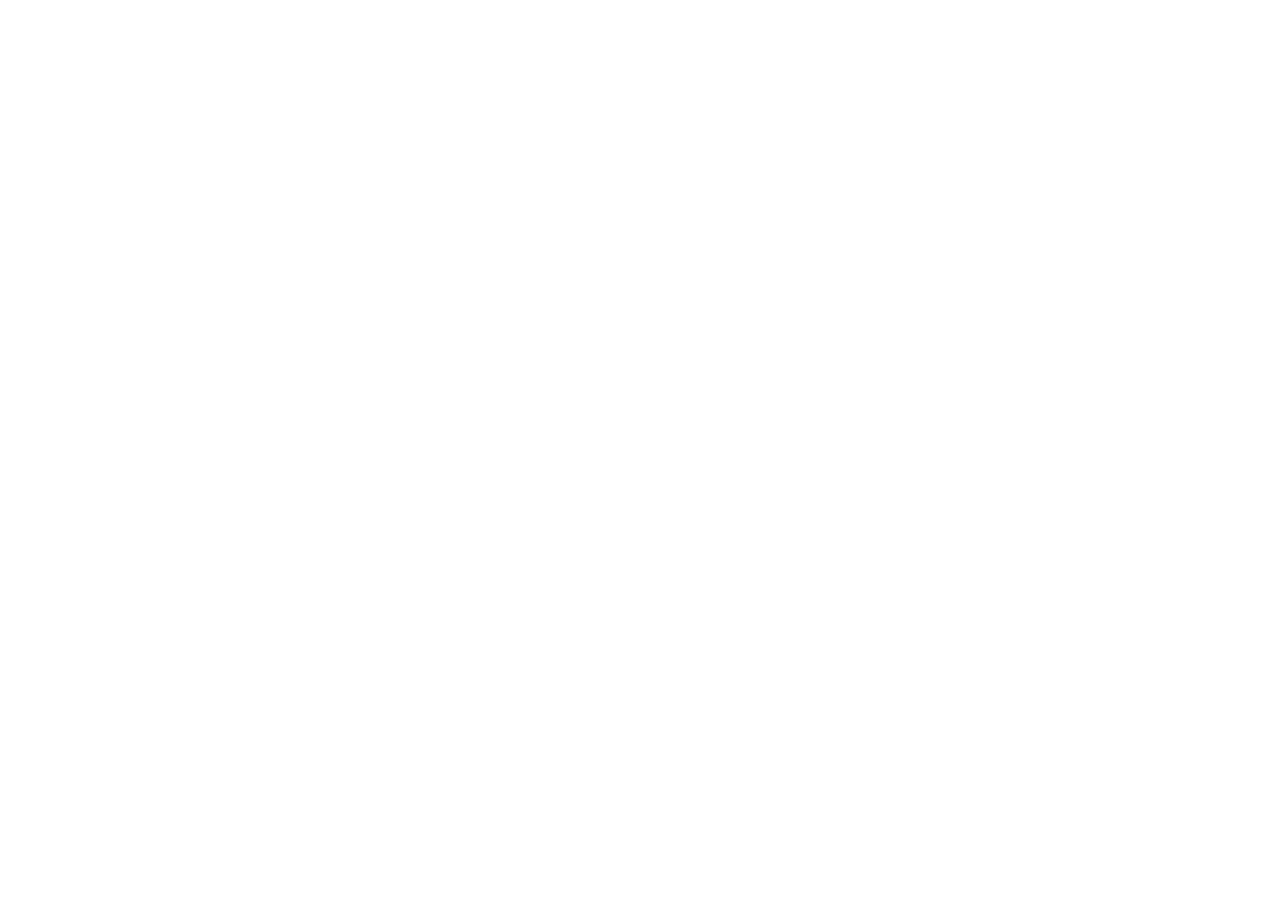
==== login.html @ 418509b4 "added function to sign up buttons" ====
<!DOCTYPE html>
<html lang="en">
<head>
    <meta charset="UTF-8">
    <meta http-equiv="X-UA-Compatible" content="IE=edge">
    <meta name="viewport" content="width=device-width, initial-scale=1.0">
    <link rel="stylesheet" href="./css/login.css">
    <title>Login</title>
</head>
<body>
    <script src="./js/login.js"></script>
</body>
</html>
---- css/login.css ----
/* !RESET */
@import url('https://fonts.googleapis.com/css2?family=Manrope:wght@500&display=swap');

* {
    margin: 0;
    padding: 0;
    box-sizing: border-box;
    text-decoration: none;
    list-style: none;
    font-family: 'Manrope', sans-serif;
}
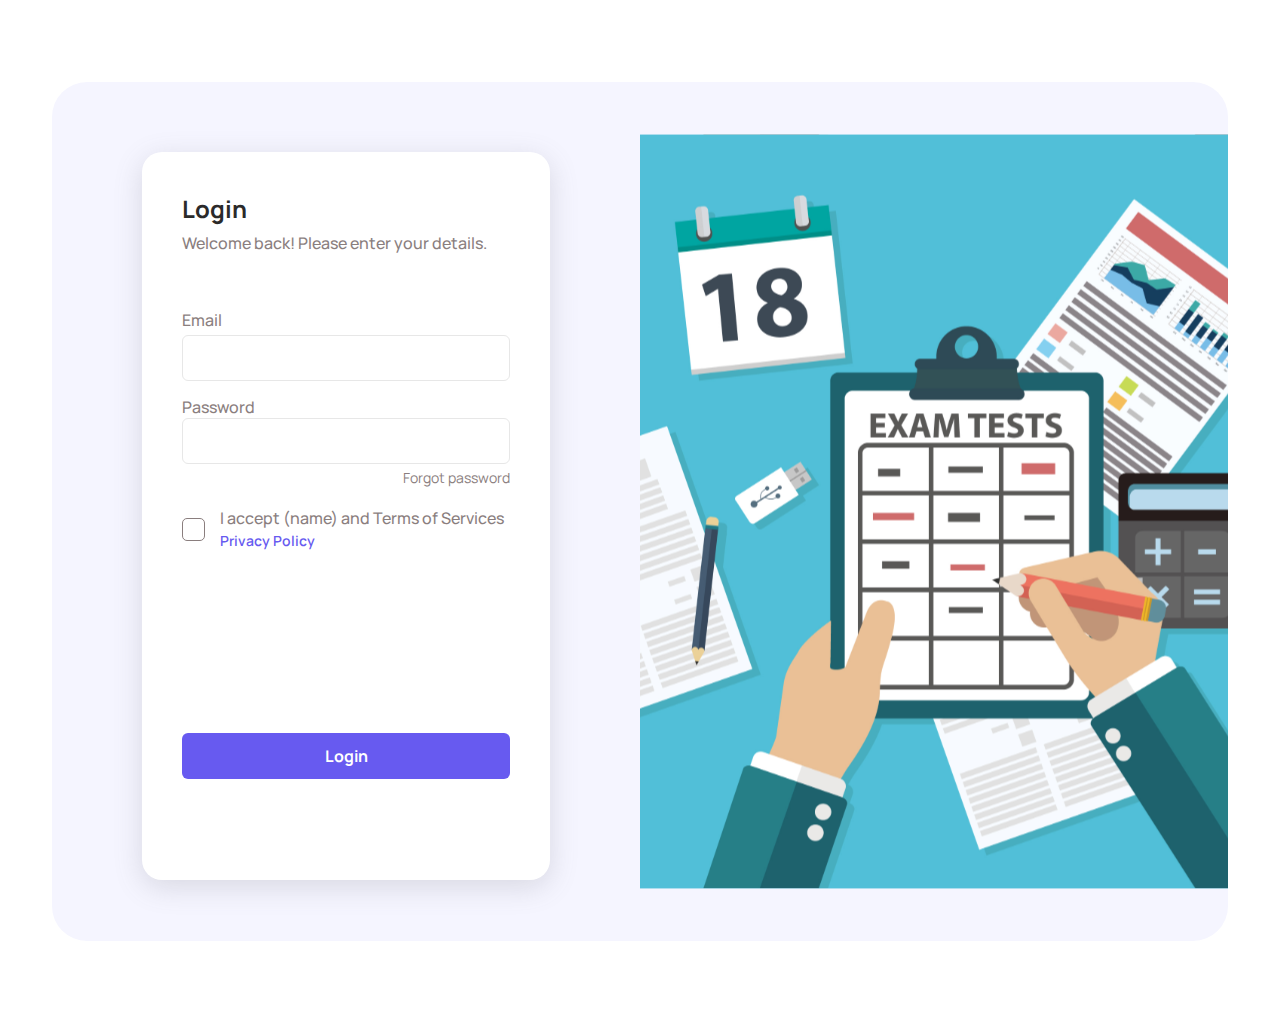
==== commit b17f93c4: "added new content in login and sign-up" ====
--- a/login.html
+++ b/login.html
@@ -1,13 +1,48 @@
 <!DOCTYPE html>
 <html lang="en">
-<head>
-    <meta charset="UTF-8">
-    <meta http-equiv="X-UA-Compatible" content="IE=edge">
-    <meta name="viewport" content="width=device-width, initial-scale=1.0">
-    <link rel="stylesheet" href="./css/login.css">
+  <head>
+    <meta charset="UTF-8" />
+    <meta http-equiv="X-UA-Compatible" content="IE=edge" />
+    <meta name="viewport" content="width=device-width, initial-scale=1.0" />
+    <link
+      rel="stylesheet"
+      href="https://cdnjs.cloudflare.com/ajax/libs/font-awesome/6.4.0/css/all.min.css"
+      integrity="sha512-iecdLmaskl7CVkqkXNQ/ZH/XLlvWZOJyj7Yy7tcenmpD1ypASozpmT/E0iPtmFIB46ZmdtAc9eNBvH0H/ZpiBw=="
+      crossorigin="anonymous"
+      referrerpolicy="no-referrer"
+    />
+    <link rel="stylesheet" href="./css/login.css" />
     <title>Login</title>
-</head>
-<body>
+  </head>
+  <body>
+    <div class="container">
+      <div>
+        <h4>Login</h4>
+        <h5>Welcome back! Please enter your details.</h5>
+        <h6>Email</h6>
+        <input type="email" id="email" />
+        <h6>Password</h6>
+        <div class="password">
+          <input type="text" id="password" />
+          <i class="fa-regular fa-eye" style="color: #8a7e7e"></i>
+        </div>
+        <div class="help">
+            <a href="#">Forgot password</a>
+        </div>
+        <font class="privacy">
+          <button class="checkbox" onclick="checked()">
+            <i class="fa-solid fa-check"></i>
+          </button>
+          <div>
+            <h4>I accept (name) and Terms of Services</h4>
+            <a href="#">Privacy Policy</a>
+          </div>
+        </font>
+        <button class="button" id="login">Login</button>
+
+      </div>
+      <img src="./svg/OM6UUZ0 1 (1).svg" />
+    </div>
     <script src="./js/login.js"></script>
-</body>
-</html>+  </body>
+</html>
--- a/css/login.css
+++ b/css/login.css
@@ -1,6 +1,5 @@
 /* !RESET */
 @import url('https://fonts.googleapis.com/css2?family=Manrope:wght@500&display=swap');
-
 * {
     margin: 0;
     padding: 0;
@@ -8,4 +7,144 @@
     text-decoration: none;
     list-style: none;
     font-family: 'Manrope', sans-serif;
-}+}
+/*!Container */
+.container{
+    margin: 82px 52px;
+    border-radius: 35px;
+    height: 859px;
+    background-color: #F5F5FF;
+    display: flex;
+    justify-content: space-between;
+}
+.container> div{
+    width: 485px;
+    height: 728px;
+    background-color: #FFFFFF;
+    border-radius: 20px;
+    box-shadow: rgba(100, 100, 111, 0.2) 0px 7px 29px 0px;
+    margin:  70px 90px;
+    padding: 40px;
+}
+.container > img{
+    border-radius:  0 35px 35px 0  ;
+    width: 50%;
+    height: 859px;
+}
+.container> div > h4{
+    font-size: 24px;
+    font-weight: 700;
+    color:#2B2A2A;
+    margin-bottom: 7px;
+}
+.container> div > h5{
+    font-size: 16px;
+    font-weight: 500;
+    color:#8A7E7E;
+    margin-bottom: 55px;
+}
+.container> div > h6{
+    font-weight: 500;
+    color: #8A7E7E;
+    font-size: 16px;
+}
+
+/* all inputs */
+.container> div  input{
+    width: 100%;
+    height: 46px;
+    border-radius: 6px;
+    border:#E7E7E7 1px solid ;
+    padding:10px;
+    font-size: 16px;
+}
+
+/* checkboxes */
+.checkbox{
+    cursor: pointer;
+    width: 23px;
+    height: 23px;
+    border: #8A7E7E solid 1px;
+    border-radius: 5px;
+    display: flex;
+    align-items:center;
+    justify-content: center;
+    background-color: white;
+    transition: 0.3s;
+}
+.checkbox:hover{
+    opacity: 0.9;
+}
+.checked{
+    background-color: cyan;
+    border: none;
+}
+.fa-check{
+    color:white;
+}
+#email{
+    margin-top: 4px;
+    margin-bottom: 15px;
+}
+/* !passwords */
+.password{
+    position: relative;
+    width: 100%;
+    height: 46px;
+    margin-bottom: 4px;
+}
+.password > i{
+    position: absolute;
+    top: 11px;
+    width: 24px;
+    height: 24px;
+    cursor: pointer;
+    right: 15px;
+    display: flex;
+    align-items: center;
+    justify-content: center;
+}
+.privacy{
+    display: flex;
+    align-items:center;
+    gap: 15px;
+    margin-bottom: 182px;
+}
+.privacy > div > h4 {
+    font-size: 16px;
+    color: #8A7E7E;
+    font-weight: 500;
+}
+.privacy>div > a{
+    color:#675AF0;
+    font-size: 14px;
+    font-weight: 600;    
+}
+.help{
+    display: flex;
+    width: 100%;
+    justify-content: end;
+    align-items:center;
+    margin-bottom: 20px;
+}
+.help > a{
+    color:#8A7E7E;
+    font-size: 14px;
+    font-weight: 400;
+}
+/*! Buttons */
+
+#login{
+    background-color: #675AF0;
+    color: #FFFFFF;
+    font-weight: 700;
+    width: 100%;
+    height:46px;
+    border-radius: 6px;
+    font-size: 16px;
+    border: none;
+    cursor: pointer;
+}
+#login:active{
+    opacity: 0.8;
+}
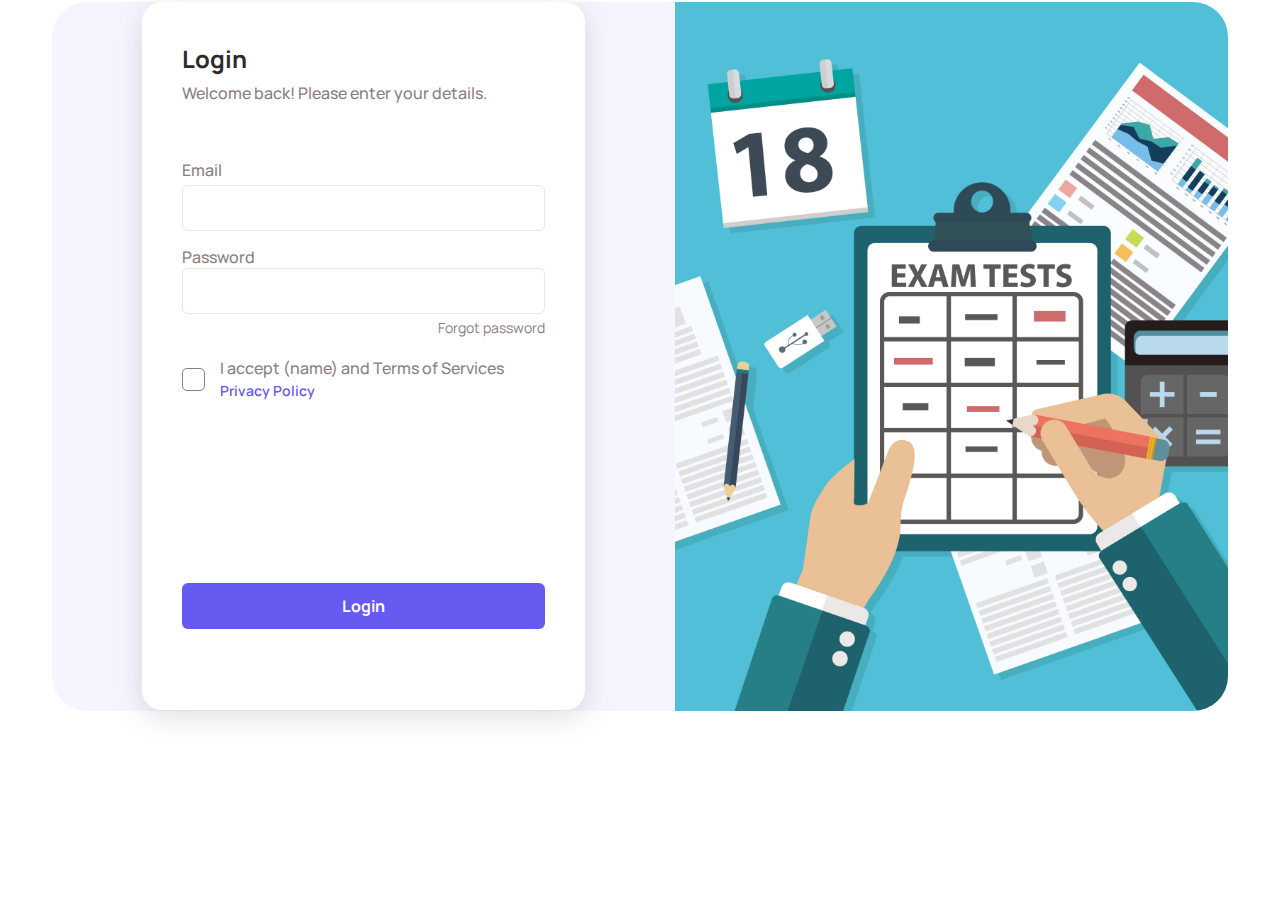
==== commit 30bec78a: "fixed the scroll in sign up and login" ====
--- a/login.html
+++ b/login.html
@@ -14,7 +14,7 @@
     <link rel="stylesheet" href="./css/login.css" />
     <title>Login</title>
   </head>
-  <body>
+  <body> 
     <div class="container">
       <div>
         <h4>Login</h4>
--- a/css/login.css
+++ b/css/login.css
@@ -10,26 +10,26 @@
 }
 /*!Container */
 .container{
-    margin: 82px 52px;
+    margin: 2px 52px;
     border-radius: 35px;
-    height: 859px;
+    height: 709px;
     background-color: #F5F5FF;
     display: flex;
     justify-content: space-between;
 }
 .container> div{
     width: 485px;
-    height: 728px;
+    height: 708px;
     background-color: #FFFFFF;
     border-radius: 20px;
     box-shadow: rgba(100, 100, 111, 0.2) 0px 7px 29px 0px;
-    margin:  70px 90px;
+    margin:  0px 90px;
     padding: 40px;
 }
 .container > img{
     border-radius:  0 35px 35px 0  ;
     width: 50%;
-    height: 859px;
+    height: 709px;
 }
 .container> div > h4{
     font-size: 24px;
@@ -75,6 +75,10 @@
 .checkbox:hover{
     opacity: 0.9;
 }
+/* .checkbox:focus{
+    background-color: cyan;
+    border: none;
+} */
 .checked{
     background-color: cyan;
     border: none;
